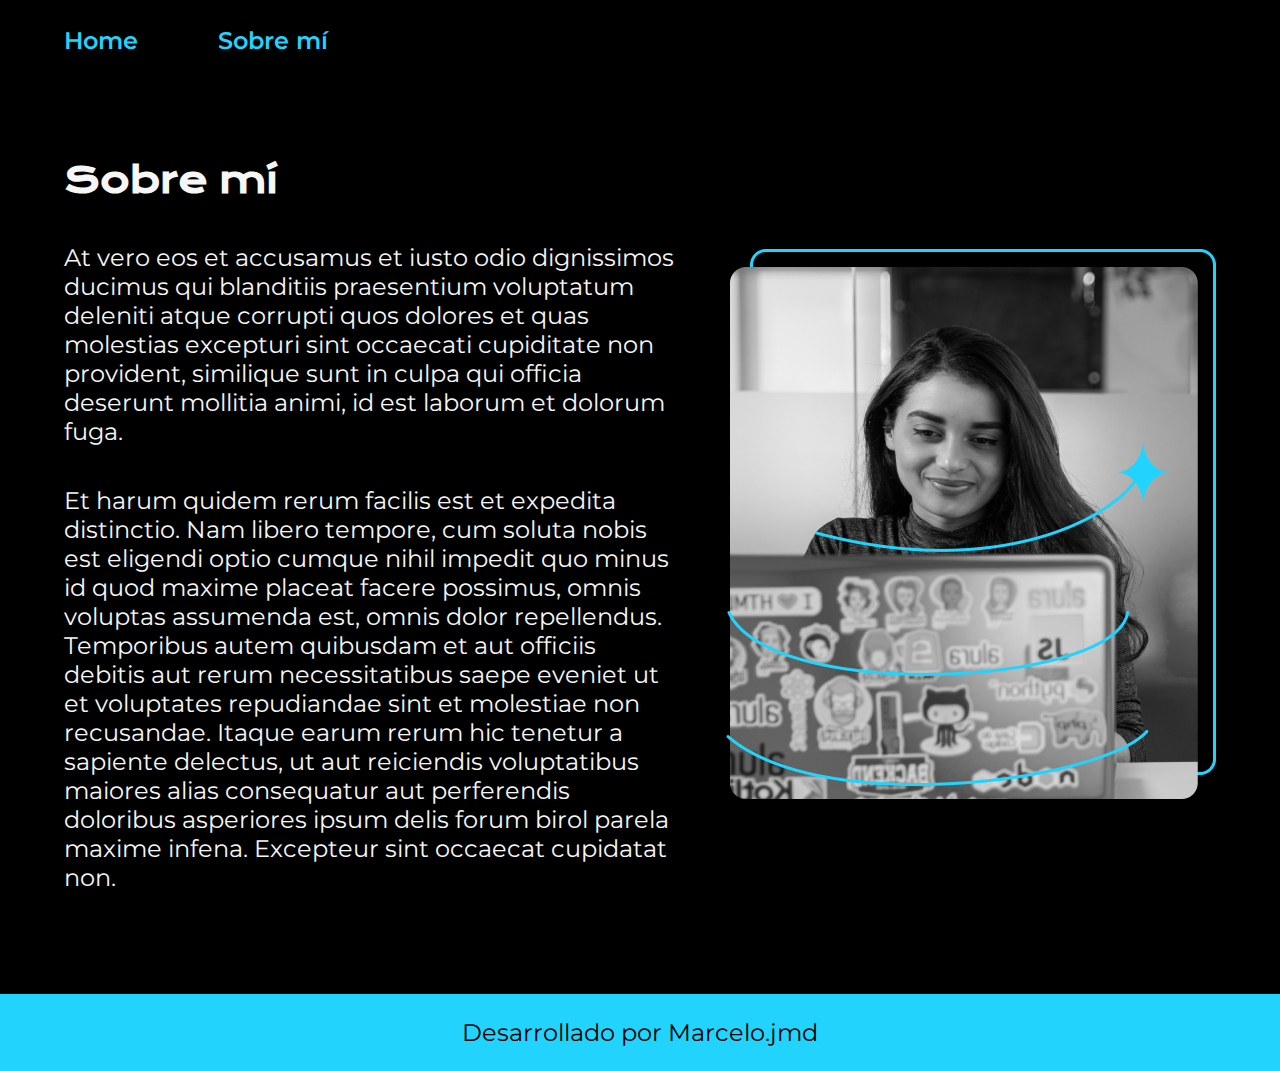
==== about.html @ d8de8910 "About.hmtl creado" ====
<!DOCTYPE html>
<html lang="es-mx">
<head>
    <meta charset="UTF-8">
    <meta name="viewport" content="width=device-width, initial-scale=1.0">
    <title>Sobre mí</title>
    <link rel="stylesheet" href="styles/style.css">
</head>
<body>
    <header class="header">
        <nav class="header_menu">
            <a class="header_menu_link" href="index.html">Home</a>
            <a class="header_menu_link" href="about.html">Sobre mí</a>
        </nav>
    </header>
    <main class="presentacion">
        <section class="presentacion_contenido">
            <h1 class="presentacion_contenido_titulo">Sobre mí</h1>
            <p class="texto_presentacion">At vero eos et accusamus et iusto odio dignissimos ducimus qui blanditiis praesentium voluptatum deleniti atque corrupti quos dolores et quas molestias excepturi sint occaecati cupiditate non provident, similique sunt in culpa qui officia deserunt mollitia animi, id est laborum et dolorum fuga.</p>
            <p class="texto_presentacion">Et harum quidem rerum facilis est et expedita distinctio. Nam libero tempore, cum soluta nobis est eligendi optio cumque nihil impedit quo minus id quod maxime placeat facere possimus, omnis voluptas assumenda est, omnis dolor repellendus. Temporibus autem quibusdam et aut officiis debitis aut rerum necessitatibus saepe eveniet ut et voluptates repudiandae sint et molestiae non recusandae. Itaque earum rerum hic tenetur a sapiente delectus, ut aut reiciendis voluptatibus maiores alias consequatur aut perferendis doloribus asperiores ipsum delis forum birol parela maxime infena. Excepteur sint occaecat cupidatat non.</p>
        </section>
        
        <img src="assets/Imagem.png" alt="Imagen de ana García trabajando">
    </main>
    <footer class="footer">
        <p>Desarrollado por Marcelo.jmd</p>
    </footer>
</body>
</html>
---- styles/style.css ----
/*Altura = heigh+padding+border
 Anchura = width+padding+border*/
/*box-sizing: boder-box; Hace que el contenido no se salga
de la caja padre, los enjaula*/
@import url('https://fonts.googleapis.com/css2?family=Krona+One&family=Montserrat:ital,wght@0,100..900;1,100..900&display=swap');
*{
    padding: 0;
    margin: 0;
}
body{
    background-color: black;
    color: #F6F6F6;
    /*height: 100vh; Ocupa el 100% de la altura de la pantalla*/
    box-sizing: border-box;
}
.header{
 padding: 2% 0% 0% 5%;
}
.header_menu{
 display: flex;
 gap: 80px;
}
.header_menu_link{
    font-size: 24px;
    font-family: "Montserrat", sans-serif;
    font-weight: 600;
    color:#22D4FD;
    text-decoration: none;
}
.tituloDestaque{
    color: #22D4FD;
}
.presentacion{
    display: flex; /*Flex-box*/
    align-items: center; /*Centra horizontalmente los elementos*/
    padding: 8% 5%;
    justify-content: space-between;
}
.presentacion_contenido{
    width: 615px;
    display: flex;
    flex-direction: column;
    gap: 40px; /*espacios entre filas y columnas en diseños de 
    cuadrícula, flex y de varias columnas*/
}
.presentacion_contenido_titulo{
    font-size: 36px;/*Tamaño de la fuente*/
    font-family: "Krona One", sans-serif;
}
.texto_presentacion{
    font-size: 24px;
    font-family: "Montserrat", sans-serif;
}
.enlaces{
    display: flex;
    justify-content: space-between;
    flex-direction: column;
    align-items: center;
    gap: 32px;
}
.subtitulo_enlaces{
    font-size: 24px;/*Tamaño de la fuente*/
    font-family: "Krona One", sans-serif;
    font-weight: 400;
}
.enlaces_link{
    width: 100px;
    text-align: center;
    padding: 21.5px 94.5px;
    border-radius: 8px;
    /*border: 2px solid #22D4FD;*/
    border-width: 2px;
    border-style: solid;
    border-color: #22D4FD;
    font-family: "Montserrat", sans-serif;
    font-size: 24px;
    font-weight: 600;
    text-decoration: none;
    color:#F6F6F6;
    display: flex;
    justify-content: center; /*Ya no se puede space-between*/
    gap: 10px;
}
.enlaces_link:hover{
    background-color: #272727;
}
.footer{
    font-size: 24px;
    font-family: "Montserrat", sans-serif;
    font-weight: 400;
    color: #000000;
    background-color: #22D4FD;
    padding: 24px;
    text-align: center;
}
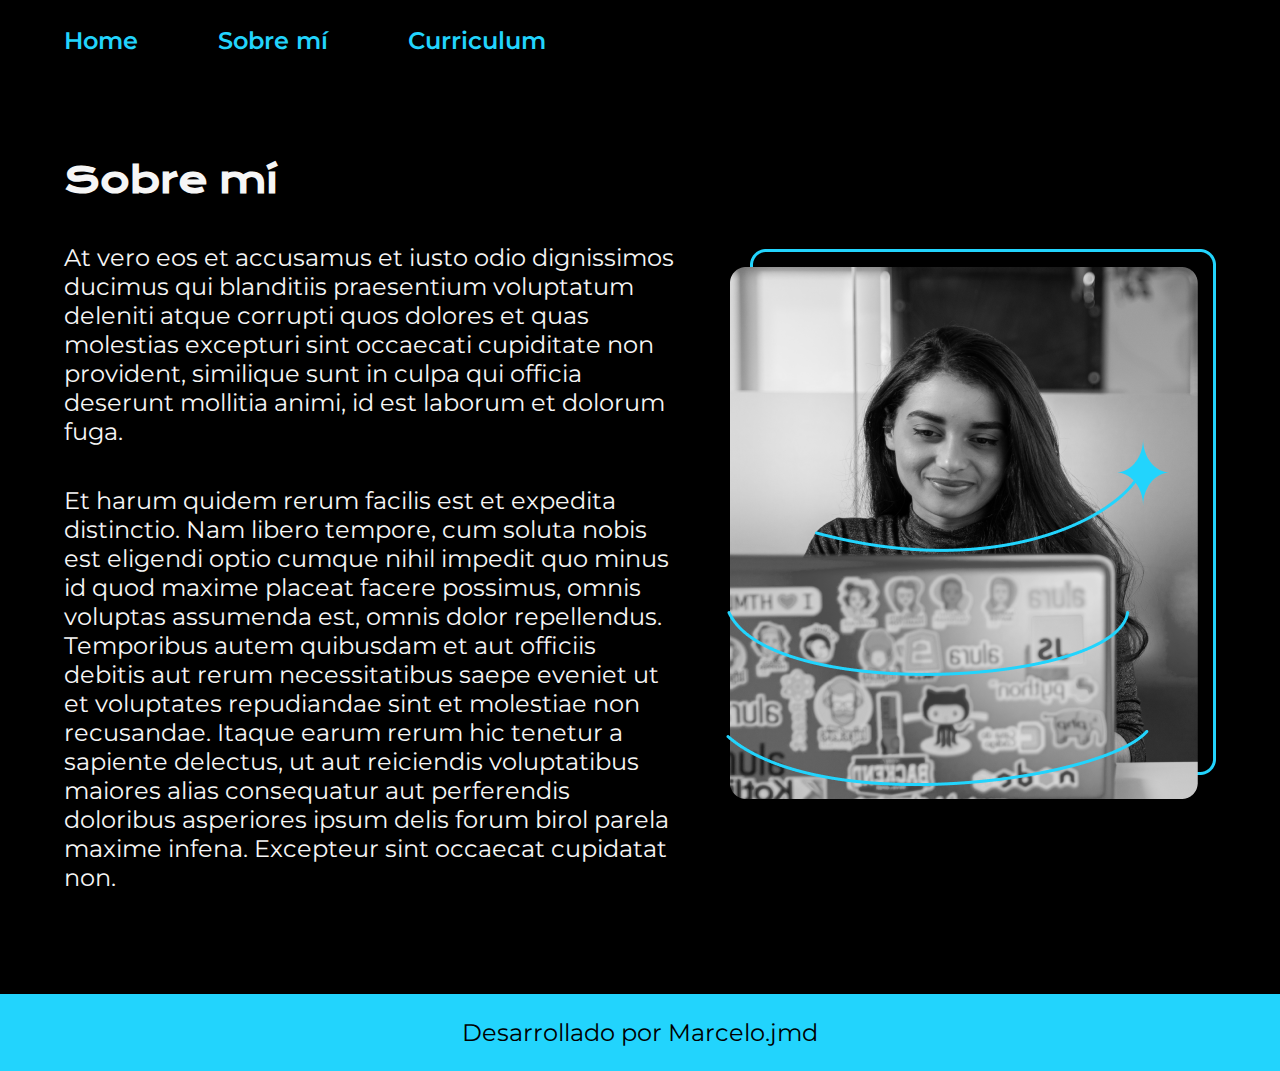
==== commit c2b2167e: "Curriculum.html creado" ====
--- a/about.html
+++ b/about.html
@@ -11,6 +11,7 @@
         <nav class="header_menu">
             <a class="header_menu_link" href="index.html">Home</a>
             <a class="header_menu_link" href="about.html">Sobre mí</a>
+            <a class="header_menu_link" href="curiculum.html">Curriculum</a>
         </nav>
     </header>
     <main class="presentacion">
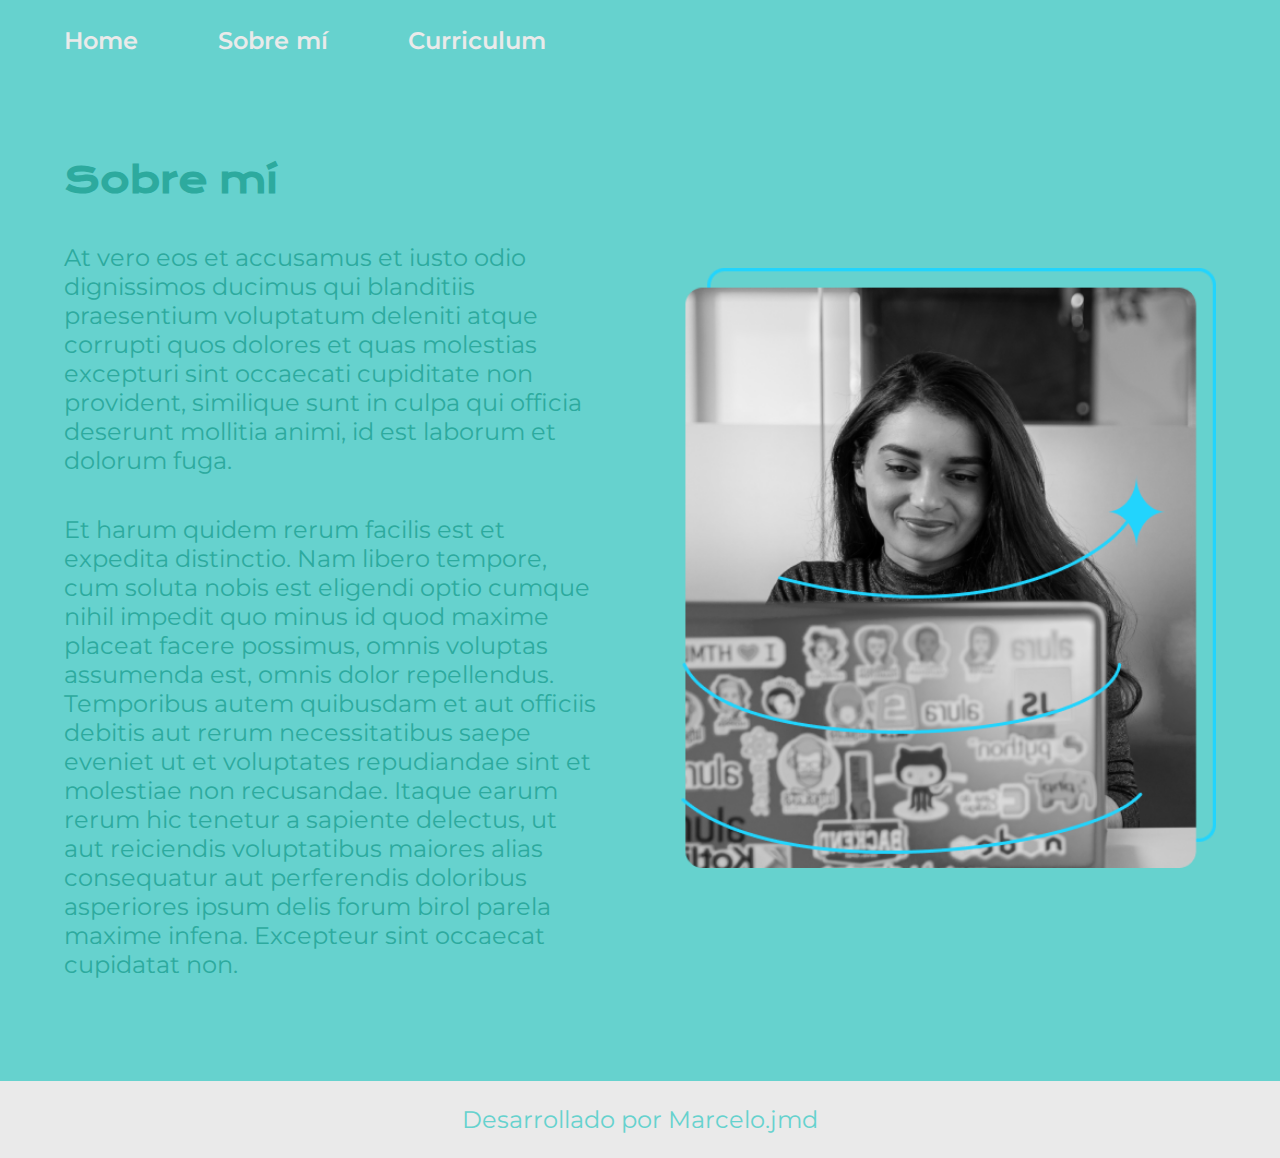
==== commit 19f4533b: "Documento responsivo" ====
--- a/about.html
+++ b/about.html
@@ -21,7 +21,7 @@
             <p class="texto_presentacion">Et harum quidem rerum facilis est et expedita distinctio. Nam libero tempore, cum soluta nobis est eligendi optio cumque nihil impedit quo minus id quod maxime placeat facere possimus, omnis voluptas assumenda est, omnis dolor repellendus. Temporibus autem quibusdam et aut officiis debitis aut rerum necessitatibus saepe eveniet ut et voluptates repudiandae sint et molestiae non recusandae. Itaque earum rerum hic tenetur a sapiente delectus, ut aut reiciendis voluptatibus maiores alias consequatur aut perferendis doloribus asperiores ipsum delis forum birol parela maxime infena. Excepteur sint occaecat cupidatat non.</p>
         </section>
         
-        <img src="assets/Imagem.png" alt="Imagen de ana García trabajando">
+        <img class="presentacion__imagen" src="assets/Imagem.png" alt="Imagen de ana García trabajando">
     </main>
     <footer class="footer">
         <p>Desarrollado por Marcelo.jmd</p>
--- a/styles/style.css
+++ b/styles/style.css
@@ -3,13 +3,27 @@
 /*box-sizing: boder-box; Hace que el contenido no se salga
 de la caja padre, los enjaula*/
 @import url('https://fonts.googleapis.com/css2?family=Krona+One&family=Montserrat:ital,wght@0,100..900;1,100..900&display=swap');
+/*Creación de variables*/
+:root{
+    --color-primario: #66D2CE;
+    --color-secundario: #2DAA9E;
+    --color-terciario: #EAEAEA;
+    --color-hover: #E3D2C3;
+
+    --fuente-Monserrat: "Montserrat", sans-serif;
+    --funete--Krona: "Krona One", sans-serif;
+}
+/*1 em = cantidad px del padre inmediato
+  1 rem = 16px
+  % = porcentaje relativo al padre*/
+
 *{
     padding: 0;
     margin: 0;
 }
 body{
-    background-color: black;
-    color: #F6F6F6;
+    background-color: var(--color-primario);
+    color: var(--color-secundario);
     /*height: 100vh; Ocupa el 100% de la altura de la pantalla*/
     box-sizing: border-box;
 }
@@ -21,35 +35,36 @@
  gap: 80px;
 }
 .header_menu_link{
-    font-size: 24px;
-    font-family: "Montserrat", sans-serif;
+    font-size: 1.5rem; /*24px*/
+    font-family: var(--fuente-Monserrat);
     font-weight: 600;
-    color:#22D4FD;
+    color:var(--color-terciario);
     text-decoration: none;
 }
 .tituloDestaque{
-    color: #22D4FD;
+    color: var(--color-terciario);
 }
 .presentacion{
     display: flex; /*Flex-box*/
     align-items: center; /*Centra horizontalmente los elementos*/
     padding: 8% 5%;
     justify-content: space-between;
+    gap: 82px;
 }
 .presentacion_contenido{
-    width: 615px;
+    width: 50%;
     display: flex;
     flex-direction: column;
     gap: 40px; /*espacios entre filas y columnas en diseños de 
     cuadrícula, flex y de varias columnas*/
 }
 .presentacion_contenido_titulo{
-    font-size: 36px;/*Tamaño de la fuente*/
-    font-family: "Krona One", sans-serif;
+    font-size: 2.25rem;/*Tamaño de la fuente*/
+    font-family: var(--funete--Krona);
 }
 .texto_presentacion{
-    font-size: 24px;
-    font-family: "Montserrat", sans-serif;
+    font-size: 1.5rem; /*24px*/
+    font-family: var(--fuente-Monserrat);
 }
 .enlaces{
     display: flex;
@@ -59,37 +74,57 @@
     gap: 32px;
 }
 .subtitulo_enlaces{
-    font-size: 24px;/*Tamaño de la fuente*/
-    font-family: "Krona One", sans-serif;
+    font-size: 1.5rem; /*24px*/
+    font-family: var(--funete--Krona);
     font-weight: 400;
 }
 .enlaces_link{
-    width: 100px;
+    width: 25%;
     text-align: center;
     padding: 21.5px 94.5px;
     border-radius: 8px;
     /*border: 2px solid #22D4FD;*/
     border-width: 2px;
     border-style: solid;
-    border-color: #22D4FD;
-    font-family: "Montserrat", sans-serif;
-    font-size: 24px;
+    border-color: var(--color-terciario);
+    font-family: var(--fuente-Monserrat);
+    font-size: 1.5rem; /*24px*/
     font-weight: 600;
     text-decoration: none;
-    color:#F6F6F6;
+    color:var(--color-secundario);
     display: flex;
     justify-content: center; /*Ya no se puede space-between*/
     gap: 10px;
 }
 .enlaces_link:hover{
-    background-color: #272727;
+    background-color: var(--color-hover);
 }
+.presentacion__imagen{
+    width: 50%;
+}
+
 .footer{
-    font-size: 24px;
-    font-family: "Montserrat", sans-serif;
+    font-size: 1.5rem; /*24px*/
+    font-family: var(--fuente-Monserrat);
     font-weight: 400;
-    color: #000000;
-    background-color: #22D4FD;
-    padding: 24px;
+    color: var(--color-primario);
+    background-color: var(--color-terciario);
+    padding: 1.5rem; /*24px*/
     text-align: center;
+}
+/*Responsividad*/
+@media (max-width: 1200px){ /*> 1200px se aplica propiedads*/
+    .header{
+        padding: 8%;
+    }
+    .header_menu{
+        justify-content: center;
+    }
+    .presentacion{
+        flex-direction: column-reverse;
+        padding: 5%;
+    }
+    .presentacion_contenido{
+        width: auto; /*Se adapta al elemento padre*/
+    }
 }